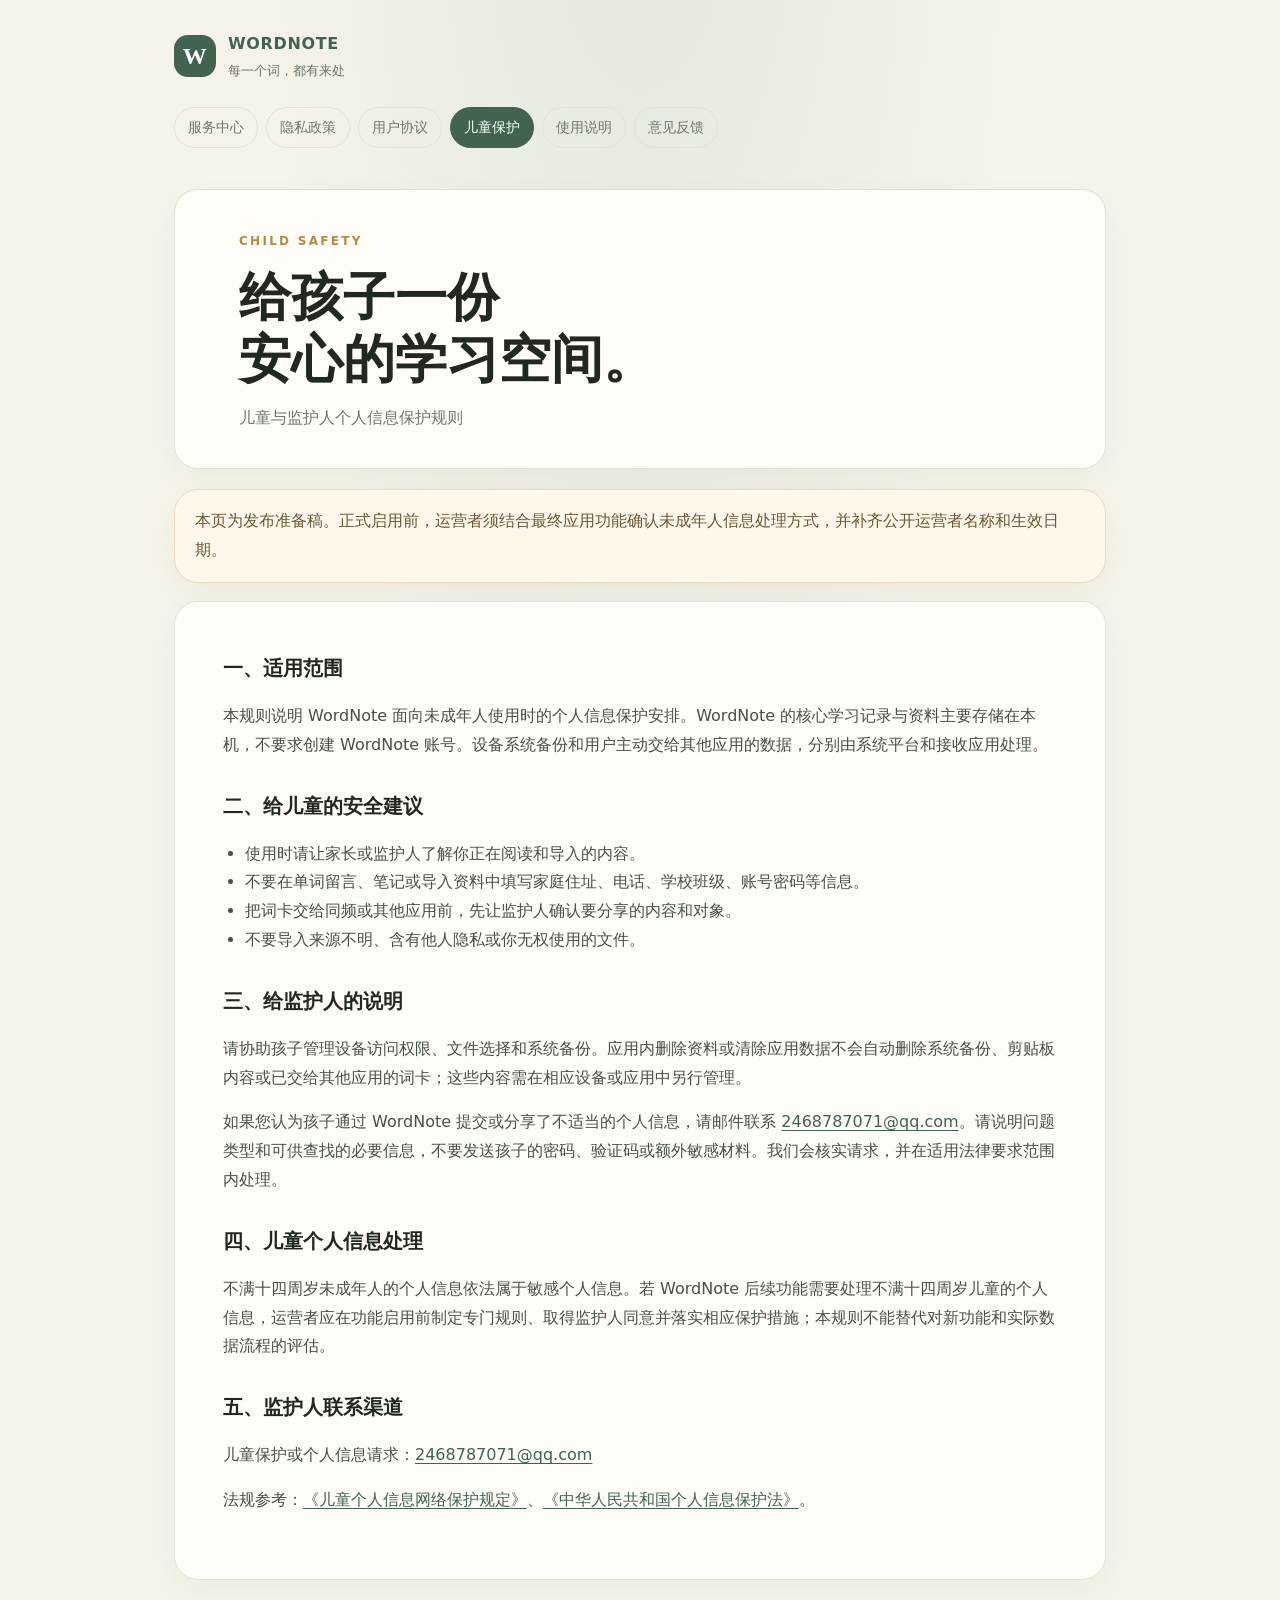
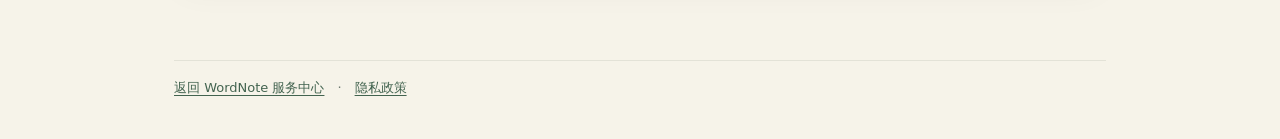
==== children.html @ 21e1a870 "Add WordNote legal and help pages" ====
<!doctype html><html lang="zh-CN"><head><meta charset="utf-8"><meta name="viewport" content="width=device-width,initial-scale=1"><title>WordNote｜儿童与监护人保护规则</title><link rel="stylesheet" href="style.css"></head><body><header><div class="brand"><span class="mark">W</span><div>WORDNOTE<small>每一个词，都有来处</small></div></div><nav class="nav"><a href="index.html">服务中心</a><a href="privacy.html">隐私政策</a><a href="terms.html">用户协议</a><a href="children.html" aria-current="page">儿童保护</a><a href="guide.html">使用说明</a><a href="feedback.html">意见反馈</a></nav></header><main><section class="hero"><span class="eyebrow">CHILD SAFETY</span><h1>给孩子一份<br>安心的学习空间。</h1><p>儿童与监护人个人信息保护规则</p></section><div class="notice pending">本页为发布准备稿。正式启用前，运营者须结合最终应用功能确认未成年人信息处理方式，并补齐公开运营者名称和生效日期。</div><article class="paper">
<h2>一、适用范围</h2><p>本规则说明 WordNote 面向未成年人使用时的个人信息保护安排。WordNote 的核心学习记录与资料主要存储在本机，不要求创建 WordNote 账号。设备系统备份和用户主动交给其他应用的数据，分别由系统平台和接收应用处理。</p>
<h2>二、给儿童的安全建议</h2><ul><li>使用时请让家长或监护人了解你正在阅读和导入的内容。</li><li>不要在单词留言、笔记或导入资料中填写家庭住址、电话、学校班级、账号密码等信息。</li><li>把词卡交给同频或其他应用前，先让监护人确认要分享的内容和对象。</li><li>不要导入来源不明、含有他人隐私或你无权使用的文件。</li></ul>
<h2>三、给监护人的说明</h2><p>请协助孩子管理设备访问权限、文件选择和系统备份。应用内删除资料或清除应用数据不会自动删除系统备份、剪贴板内容或已交给其他应用的词卡；这些内容需在相应设备或应用中另行管理。</p><p>如果您认为孩子通过 WordNote 提交或分享了不适当的个人信息，请邮件联系 <a href="mailto:2468787071@qq.com">2468787071@qq.com</a>。请说明问题类型和可供查找的必要信息，不要发送孩子的密码、验证码或额外敏感材料。我们会核实请求，并在适用法律要求范围内处理。</p>
<h2>四、儿童个人信息处理</h2><p>不满十四周岁未成年人的个人信息依法属于敏感个人信息。若 WordNote 后续功能需要处理不满十四周岁儿童的个人信息，运营者应在功能启用前制定专门规则、取得监护人同意并落实相应保护措施；本规则不能替代对新功能和实际数据流程的评估。</p>
<h2>五、监护人联系渠道</h2><p>儿童保护或个人信息请求：<a href="mailto:2468787071@qq.com">2468787071@qq.com</a></p><p>法规参考：<a href="https://www.cac.gov.cn/2019-08/23/c_1124913903.htm" target="_blank" rel="noreferrer">《儿童个人信息网络保护规定》</a>、<a href="https://www.cac.gov.cn/2021-08/20/c_1631050028355286.htm" target="_blank" rel="noreferrer">《中华人民共和国个人信息保护法》</a>。</p></article></main><footer><div class="line"></div><a href="index.html">返回 WordNote 服务中心</a>　·　<a href="privacy.html">隐私政策</a></footer></body></html>
---- style.css ----
:root{color-scheme:light;--paper:#f6f3e9;--card:#fffdf7;--ink:#202821;--muted:#6d786f;--green:#42634f;--line:#e3e2d7;--soft:#e9efe6;--gold:#b58a48}
*{box-sizing:border-box}body{margin:0;background:radial-gradient(ellipse at 50% -15%,#dfe8dc 0,transparent 42%),var(--paper);color:var(--ink);font:16px/1.8 system-ui,-apple-system,"Segoe UI","Microsoft YaHei",sans-serif}a{color:var(--green);text-underline-offset:3px}header{max-width:980px;margin:auto;padding:30px 24px 16px}.brand{display:flex;align-items:center;gap:12px;color:var(--green);font-weight:700;letter-spacing:.04em}.mark{display:grid;place-items:center;width:42px;height:42px;border-radius:14px;background:var(--green);color:white;font-family:Georgia,serif;font-size:24px}.brand small{display:block;color:var(--muted);font-weight:400;letter-spacing:0}.nav{display:flex;gap:8px;overflow:auto;margin-top:24px;padding-bottom:5px}.nav a{white-space:nowrap;text-decoration:none;border:1px solid var(--line);padding:7px 13px;border-radius:999px;color:var(--muted);font-size:14px}.nav a:hover,.nav a[aria-current=page]{background:var(--green);color:white;border-color:var(--green)}main{max-width:980px;margin:20px auto 80px;padding:0 24px}.hero,.paper,.notice{background:var(--card);border:1px solid var(--line);border-radius:24px;box-shadow:0 12px 32px #2635280b}.hero{padding:36px clamp(22px,6vw,64px);margin-bottom:20px}.eyebrow{color:var(--gold);font-size:12px;letter-spacing:.19em;font-weight:700}.hero h1{font-family:Georgia,"Noto Serif SC","Songti SC",serif;font-size:clamp(32px,6vw,52px);line-height:1.2;margin:12px 0}.hero p{color:var(--muted);margin:0}.paper{padding:clamp(22px,5vw,48px);margin:18px 0}.paper h2{font-size:20px;margin:28px 0 8px}.paper h2:first-child{margin-top:0}.paper p,.paper li{color:#465149}.paper ul{padding-left:22px}.notice{padding:17px 20px;background:var(--soft);border-color:#d7e0d5;color:#405b49;margin:18px 0}.notice.pending{background:#fff7e9;border-color:#ead9b9;color:#6a5738}.grid{display:grid;grid-template-columns:repeat(auto-fit,minmax(220px,1fr));gap:14px}.tile{display:block;padding:22px;border-radius:18px;background:var(--card);border:1px solid var(--line);text-decoration:none;color:inherit}.tile strong{display:block;font-family:Georgia,"Noto Serif SC","Songti SC",serif;font-size:22px;color:var(--ink)}.tile span{color:var(--muted);font-size:14px}footer{max-width:980px;margin:auto;padding:0 24px 40px;color:var(--muted);font-size:13px}footer .line{height:1px;background:var(--line);margin-bottom:15px}.contact{display:inline-block;padding:12px 18px;border-radius:999px;background:var(--green);color:#fff;text-decoration:none}@media(max-width:600px){header{padding-top:20px}.nav{margin-top:17px}main{margin-top:12px}.hero{border-radius:20px}.paper{border-radius:20px}}
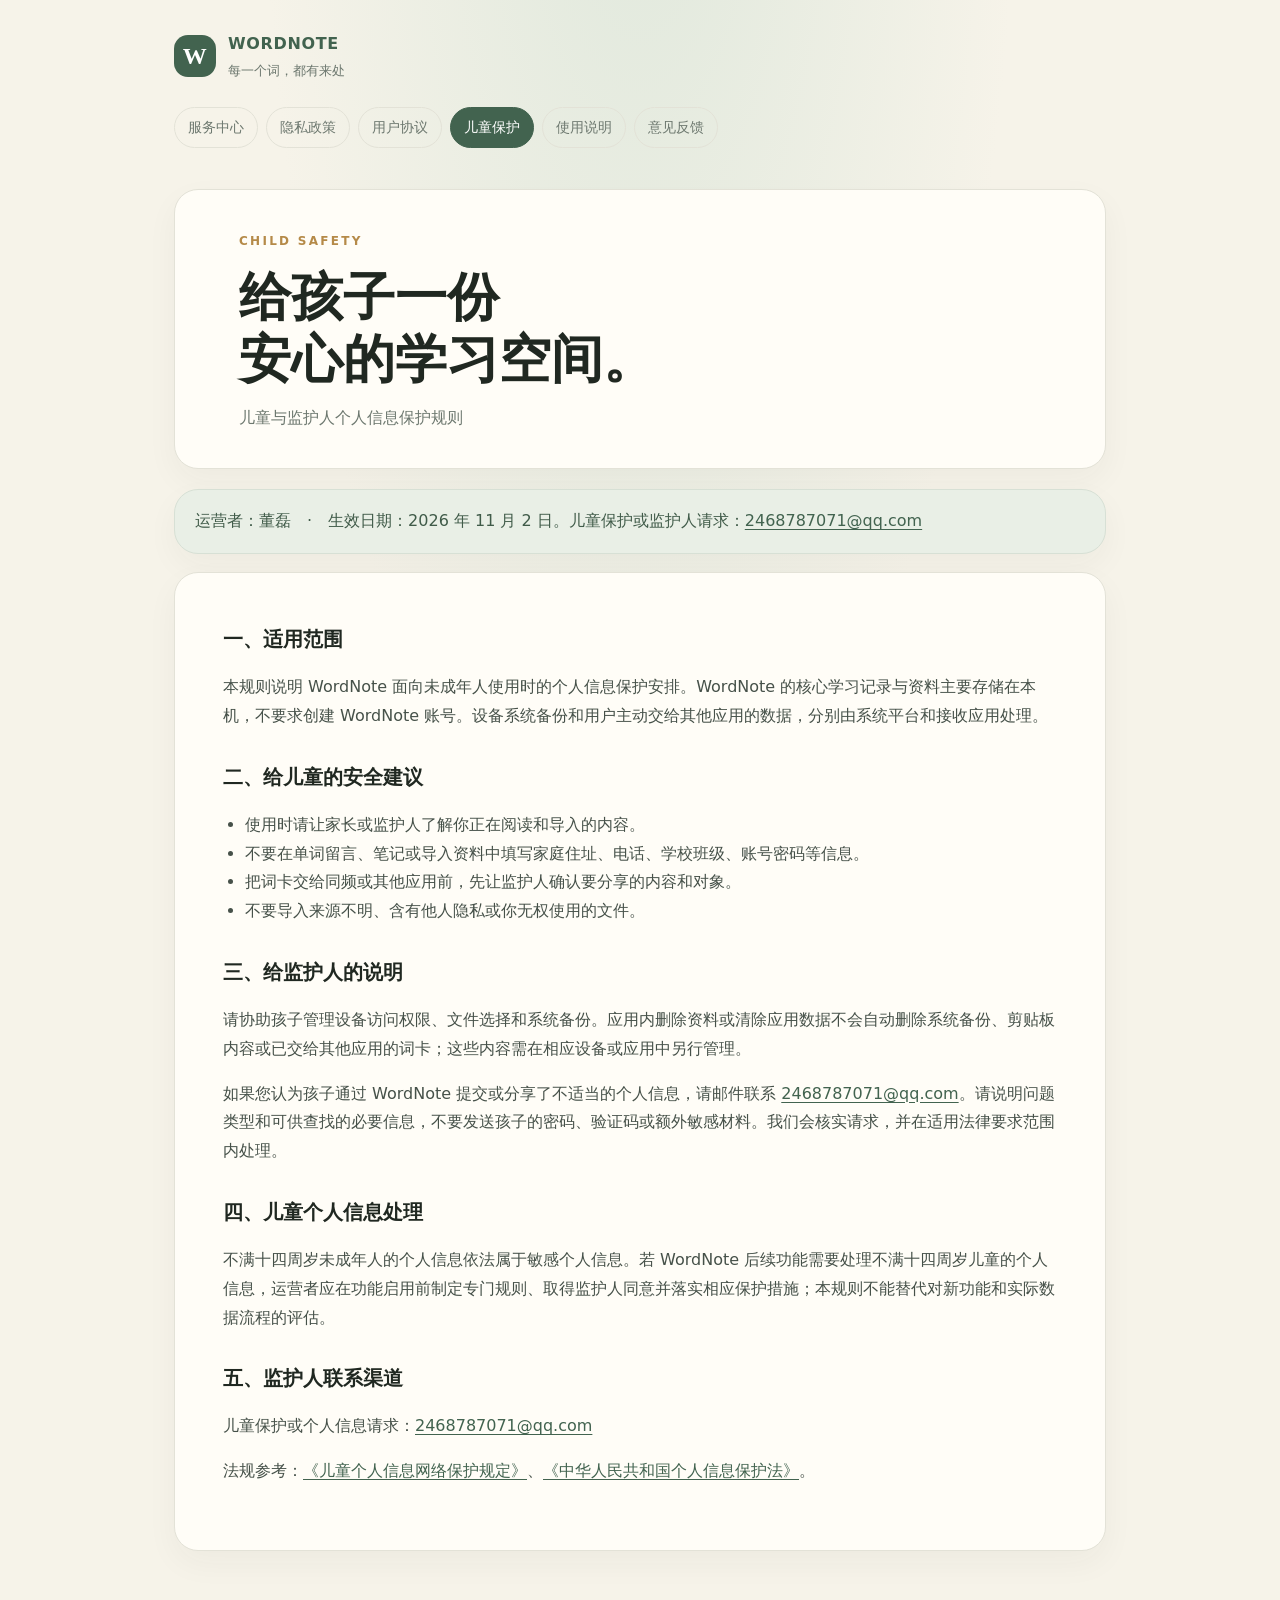
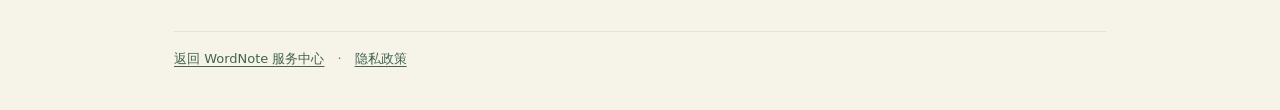
==== commit 0055befb: "Set operator and policy effective date" ====
--- a/children.html
+++ b/children.html
@@ -1,6 +1,7 @@
-<!doctype html><html lang="zh-CN"><head><meta charset="utf-8"><meta name="viewport" content="width=device-width,initial-scale=1"><title>WordNote｜儿童与监护人保护规则</title><link rel="stylesheet" href="style.css"></head><body><header><div class="brand"><span class="mark">W</span><div>WORDNOTE<small>每一个词，都有来处</small></div></div><nav class="nav"><a href="index.html">服务中心</a><a href="privacy.html">隐私政策</a><a href="terms.html">用户协议</a><a href="children.html" aria-current="page">儿童保护</a><a href="guide.html">使用说明</a><a href="feedback.html">意见反馈</a></nav></header><main><section class="hero"><span class="eyebrow">CHILD SAFETY</span><h1>给孩子一份<br>安心的学习空间。</h1><p>儿童与监护人个人信息保护规则</p></section><div class="notice pending">本页为发布准备稿。正式启用前，运营者须结合最终应用功能确认未成年人信息处理方式，并补齐公开运营者名称和生效日期。</div><article class="paper">
+<!doctype html><html lang="zh-CN"><head><meta charset="utf-8"><meta name="viewport" content="width=device-width,initial-scale=1"><title>WordNote｜儿童与监护人保护规则</title><link rel="stylesheet" href="style.css"></head><body><header><div class="brand"><span class="mark">W</span><div>WORDNOTE<small>每一个词，都有来处</small></div></div><nav class="nav"><a href="index.html">服务中心</a><a href="privacy.html">隐私政策</a><a href="terms.html">用户协议</a><a href="children.html" aria-current="page">儿童保护</a><a href="guide.html">使用说明</a><a href="feedback.html">意见反馈</a></nav></header><main><section class="hero"><span class="eyebrow">CHILD SAFETY</span><h1>给孩子一份<br>安心的学习空间。</h1><p>儿童与监护人个人信息保护规则</p></section><div class="notice">运营者：董磊　·　生效日期：2026 年 11 月 2 日。儿童保护或监护人请求：<a href="mailto:2468787071@qq.com">2468787071@qq.com</a></div><article class="paper">
 <h2>一、适用范围</h2><p>本规则说明 WordNote 面向未成年人使用时的个人信息保护安排。WordNote 的核心学习记录与资料主要存储在本机，不要求创建 WordNote 账号。设备系统备份和用户主动交给其他应用的数据，分别由系统平台和接收应用处理。</p>
 <h2>二、给儿童的安全建议</h2><ul><li>使用时请让家长或监护人了解你正在阅读和导入的内容。</li><li>不要在单词留言、笔记或导入资料中填写家庭住址、电话、学校班级、账号密码等信息。</li><li>把词卡交给同频或其他应用前，先让监护人确认要分享的内容和对象。</li><li>不要导入来源不明、含有他人隐私或你无权使用的文件。</li></ul>
 <h2>三、给监护人的说明</h2><p>请协助孩子管理设备访问权限、文件选择和系统备份。应用内删除资料或清除应用数据不会自动删除系统备份、剪贴板内容或已交给其他应用的词卡；这些内容需在相应设备或应用中另行管理。</p><p>如果您认为孩子通过 WordNote 提交或分享了不适当的个人信息，请邮件联系 <a href="mailto:2468787071@qq.com">2468787071@qq.com</a>。请说明问题类型和可供查找的必要信息，不要发送孩子的密码、验证码或额外敏感材料。我们会核实请求，并在适用法律要求范围内处理。</p>
 <h2>四、儿童个人信息处理</h2><p>不满十四周岁未成年人的个人信息依法属于敏感个人信息。若 WordNote 后续功能需要处理不满十四周岁儿童的个人信息，运营者应在功能启用前制定专门规则、取得监护人同意并落实相应保护措施；本规则不能替代对新功能和实际数据流程的评估。</p>
 <h2>五、监护人联系渠道</h2><p>儿童保护或个人信息请求：<a href="mailto:2468787071@qq.com">2468787071@qq.com</a></p><p>法规参考：<a href="https://www.cac.gov.cn/2019-08/23/c_1124913903.htm" target="_blank" rel="noreferrer">《儿童个人信息网络保护规定》</a>、<a href="https://www.cac.gov.cn/2021-08/20/c_1631050028355286.htm" target="_blank" rel="noreferrer">《中华人民共和国个人信息保护法》</a>。</p></article></main><footer><div class="line"></div><a href="index.html">返回 WordNote 服务中心</a>　·　<a href="privacy.html">隐私政策</a></footer></body></html>
+
